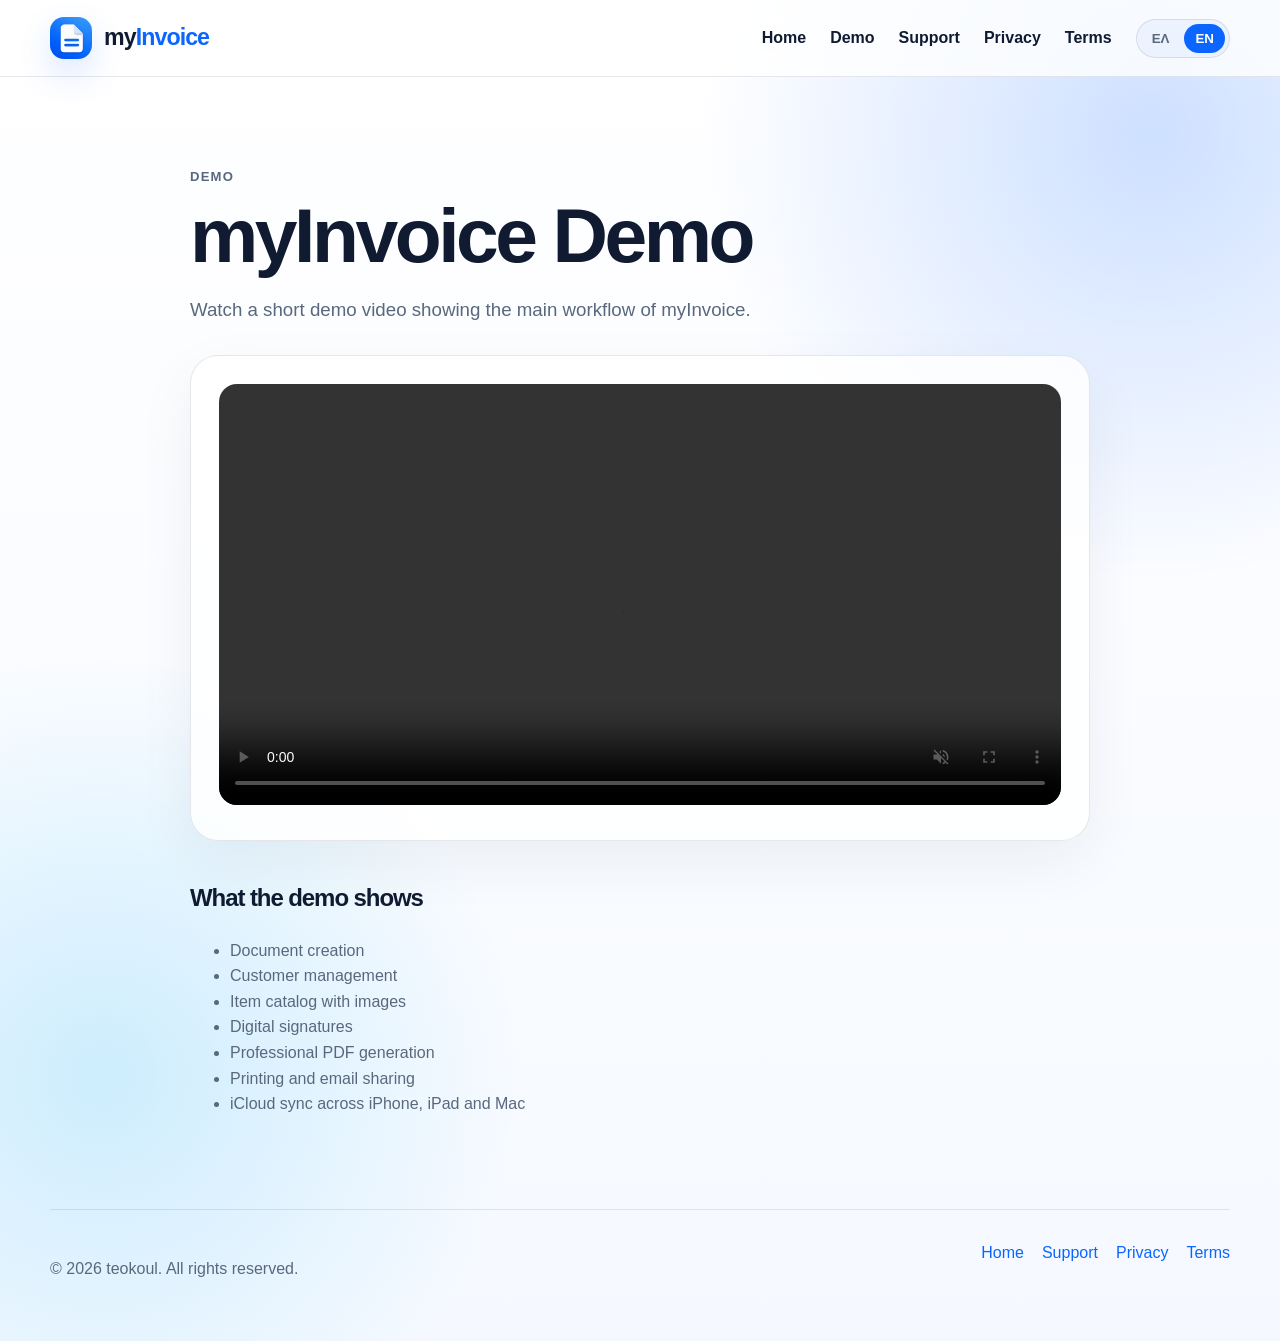
==== demo.html @ 2516c417 "Update demo.html" ====
<!DOCTYPE html>
<html lang="el">
<head>
  <meta charset="UTF-8" />
  <meta name="viewport" content="width=device-width, initial-scale=1.0" />
  <title>myInvoice Demo</title>
  <meta name="description" content="Demo video for myInvoice." />
  <link rel="stylesheet" href="style.css" />
</head>
<body>
  <header class="site-header">
    <div class="container nav">
      <a class="brand" href="index.html">
        <img src="app-icon.PNG" alt="myInvoice" class="app-icon">
        <span>my<span>Invoice</span></span>
      </a>

      <nav class="main-nav">
        <a href="index.html">Home</a>
        <a href="demo.html">Demo</a>
        <a href="support.html" data-i18n="navSupport">Support</a>
        <a href="privacy.html" data-i18n="navPrivacy">Privacy</a>
        <a href="terms.html" data-i18n="navTerms">Terms</a>
      </nav>

      <div class="language-switch">
        <button type="button" data-lang="el">ΕΛ</button>
        <button type="button" data-lang="en">EN</button>
      </div>
    </div>
  </header>

  <main class="container page">
    <p class="eyebrow">Demo</p>

    <h1>myInvoice Demo</h1>

    <p class="page-lead">
      Watch a short demo video showing the main workflow of myInvoice.
    </p>

    <section class="info-box">
      <video controls autoplay muted playsinline style="width:100%;border-radius:18px;">
        <source src="MyInvoice_Demo.mp4" type="video/mp4">
        <source src="MyInvoice_Demo.MOV" type="video/quicktime">
        Your browser does not support HTML5 video.
      </video>
    </section>

    <section class="page-section">
      <h2>What the demo shows</h2>
      <ul>
        <li>Document creation</li>
        <li>Customer management</li>
        <li>Item catalog with images</li>
        <li>Digital signatures</li>
        <li>Professional PDF generation</li>
        <li>Printing and email sharing</li>
        <li>iCloud sync across iPhone, iPad and Mac</li>
      </ul>
    </section>
  </main>

  <footer class="footer container">
    <p>© 2026 teokoul. All rights reserved.</p>
    <div>
      <a href="index.html">Home</a>
      <a href="support.html">Support</a>
      <a href="privacy.html">Privacy</a>
      <a href="terms.html">Terms</a>
    </div>
  </footer>

  <script src="script.js"></script>
</body>
</html>
---- style.css ----
/* myInvoice bilingual GitHub Pages website */

:root {
  --bg: #f5f9ff;
  --surface: #ffffff;
  --text: #101b32;
  --muted: #5a687d;
  --blue: #0a66ff;
  --blue-dark: #0046cf;
  --blue-soft: #eaf2ff;
  --border: rgba(16, 27, 50, 0.10);
  --shadow: 0 26px 80px rgba(10, 102, 255, 0.14);
  --radius: 28px;
}

* {
  box-sizing: border-box;
}

html {
  scroll-behavior: smooth;
}

body {
  margin: 0;
  font-family: -apple-system, BlinkMacSystemFont, "SF Pro Display", "Segoe UI", sans-serif;
  background:
    radial-gradient(circle at 90% 10%, rgba(10, 102, 255, .20), transparent 28rem),
    radial-gradient(circle at 8% 80%, rgba(56, 189, 248, .22), transparent 26rem),
    linear-gradient(180deg, #ffffff 0%, var(--bg) 100%);
  color: var(--text);
  line-height: 1.6;
}

a {
  color: var(--blue);
  text-decoration: none;
}

a:hover {
  text-decoration: underline;
}

.container {
  width: min(1180px, calc(100% - 40px));
  margin: 0 auto;
}

.site-header {
  position: sticky;
  top: 0;
  z-index: 50;
  background: rgba(255, 255, 255, 0.78);
  backdrop-filter: blur(22px);
  border-bottom: 1px solid var(--border);
}

.nav {
  min-height: 76px;
  display: grid;
  grid-template-columns: auto 1fr auto;
  gap: 24px;
  align-items: center;
}

.brand {
  color: var(--text);
  display: inline-flex;
  align-items: center;
  gap: 12px;
  font-weight: 900;
  font-size: 1.45rem;
  letter-spacing: -0.04em;
}

.brand span span {
  color: var(--blue);
}

.app-icon {
  width: 42px;
  height: 42px;
  border-radius: 14px;
  display: grid;
  place-items: center;
  background: linear-gradient(135deg, #ffffff, #ddecff);
  box-shadow: 0 14px 34px rgba(10, 102, 255, .16);
  color: var(--blue);
}

.main-nav {
  justify-self: end;
  display: flex;
  gap: 24px;
  font-weight: 750;
}

.main-nav a {
  color: var(--text);
}

.language-switch {
  display: flex;
  padding: 4px;
  gap: 4px;
  border-radius: 999px;
  background: rgba(234, 242, 255, 0.9);
  border: 1px solid var(--border);
}

.language-switch button {
  border: 0;
  background: transparent;
  border-radius: 999px;
  padding: 7px 11px;
  cursor: pointer;
  font-weight: 850;
  color: var(--muted);
}

.language-switch button.active {
  background: var(--blue);
  color: #fff;
}

.hero {
  min-height: calc(100vh - 76px);
  display: grid;
  grid-template-columns: .95fr 1.05fr;
  gap: 44px;
  align-items: center;
  padding: 72px 0;
}

.eyebrow {
  color: var(--blue);
  text-transform: uppercase;
  letter-spacing: .09em;
  font-weight: 900;
  font-size: .82rem;
}

h1,
h2,
h3 {
  letter-spacing: -0.045em;
}

h1 {
  font-size: clamp(3.1rem, 6.7vw, 7.2rem);
  line-height: .92;
  margin: 0 0 24px;
}

.lead,
.section-lead,
.page-lead {
  color: var(--muted);
  font-size: 1.17rem;
  max-width: 650px;
}

.actions {
  display: flex;
  flex-wrap: wrap;
  gap: 14px;
  margin-top: 30px;
}

.button {
  min-height: 50px;
  padding: 0 23px;
  border-radius: 16px;
  display: inline-flex;
  align-items: center;
  justify-content: center;
  font-weight: 850;
  border: 1px solid transparent;
}

.button:hover {
  text-decoration: none;
}

.primary {
  background: linear-gradient(135deg, var(--blue), var(--blue-dark));
  color: white;
  box-shadow: 0 18px 42px rgba(10, 102, 255, .25);
}

.secondary {
  color: var(--text);
  background: rgba(255, 255, 255, .82);
  border-color: var(--border);
}

.white {
  color: var(--blue);
  background: white;
}

.mini-features {
  display: flex;
  flex-wrap: wrap;
  gap: 12px;
  margin-top: 34px;
}

.mini-features span {
  padding: 10px 14px;
  border-radius: 999px;
  background: rgba(255, 255, 255, .78);
  border: 1px solid var(--border);
  color: var(--muted);
  font-weight: 780;
}

.hero-art {
  position: relative;
}

.hero-art::before {
  content: "";
  position: absolute;
  inset: 8%;
  background: linear-gradient(135deg, rgba(10, 102, 255, .18), rgba(255,255,255,.2));
  filter: blur(50px);
  border-radius: 60px;
  z-index: -1;
}

.hero-art img {
  width: 100%;
  display: block;
  border-radius: 34px;
  box-shadow: var(--shadow);
  border: 1px solid rgba(255, 255, 255, .85);
}

.feature-strip {
  background: rgba(255, 255, 255, .78);
  border-top: 1px solid var(--border);
  border-bottom: 1px solid var(--border);
}

.strip-grid {
  display: grid;
  grid-template-columns: repeat(4, 1fr);
}

.strip-grid article {
  padding: 34px 28px;
  text-align: center;
  border-right: 1px solid var(--border);
}

.strip-grid article:last-child {
  border-right: 0;
}

.line-icon {
  color: var(--blue);
  font-size: 2rem;
  font-weight: 900;
}

.strip-grid h3 {
  margin: 10px 0 6px;
}

.strip-grid p {
  margin: 0;
  color: var(--muted);
}

.section {
  padding: 90px 0;
}

.two-col {
  display: grid;
  grid-template-columns: 1fr 1fr;
  gap: 44px;
  align-items: center;
}

.two-col h2,
.title-medium {
  font-size: clamp(2.3rem, 4.8vw, 5rem);
  line-height: .98;
  margin: 0 0 18px;
}

.check-list {
  display: grid;
  gap: 14px;
}

.check-list div {
  display: flex;
  gap: 14px;
  align-items: center;
  background: rgba(255, 255, 255, .78);
  border: 1px solid var(--border);
  border-radius: 20px;
  padding: 16px 18px;
}

.check-list span {
  width: 28px;
  height: 28px;
  display: grid;
  place-items: center;
  border-radius: 50%;
  background: var(--blue-soft);
  color: var(--blue);
  font-weight: 900;
}

.check-list p {
  margin: 0;
  color: var(--text);
  font-weight: 700;
}

.center {
  text-align: center;
}

.cards-grid {
  display: grid;
  grid-template-columns: repeat(3, 1fr);
  gap: 18px;
  margin-top: 42px;
}

.card,
.info-box,
.faq details {
  background: rgba(255, 255, 255, .82);
  border: 1px solid var(--border);
  border-radius: var(--radius);
  box-shadow: 0 20px 60px rgba(16, 27, 50, .06);
}

.card {
  padding: 28px;
}

.card-icon {
  width: 54px;
  height: 54px;
  border-radius: 18px;
  display: grid;
  place-items: center;
  background: var(--blue-soft);
  font-size: 1.55rem;
}

.card h3 {
  margin: 18px 0 8px;
}

.card p {
  color: var(--muted);
  margin: 0;
}

.faq-section {
  padding: 60px 0 90px;
}

.faq {
  display: grid;
  gap: 12px;
  max-width: 850px;
  margin: 38px auto 0;
}

.faq details {
  padding: 20px 24px;
}

.faq summary {
  cursor: pointer;
  font-weight: 850;
}

.faq p {
  color: var(--muted);
  margin-bottom: 0;
}

.cta {
  margin-bottom: 70px;
  border-radius: 34px;
  padding: 38px;
  display: flex;
  align-items: center;
  justify-content: space-between;
  gap: 28px;
  color: white;
  background:
    radial-gradient(circle at top right, rgba(255,255,255,.22), transparent 26rem),
    linear-gradient(135deg, #1671ff, #0047d9);
  box-shadow: 0 26px 80px rgba(10, 102, 255, .22);
}

.cta .eyebrow,
.cta p {
  color: rgba(255, 255, 255, .82);
}

.cta h2 {
  font-size: clamp(2rem, 4.2vw, 4.2rem);
  line-height: 1;
  margin: 0 0 10px;
}

.page {
  max-width: 900px;
  padding: 76px 0;
}

.page h1 {
  font-size: clamp(2.7rem, 6vw, 5.4rem);
}

.page h2 {
  margin-top: 34px;
}

.page p,
.page li {
  color: var(--muted);
}

.info-box {
  padding: 28px;
  margin: 30px 0;
}

.page-section {
  margin-top: 38px;
}

.footer {
  border-top: 1px solid var(--border);
  padding: 30px 0 44px;
  display: flex;
  justify-content: space-between;
  gap: 20px;
  color: var(--muted);
}

.footer div {
  display: flex;
  gap: 18px;
}

@media (max-width: 980px) {
  .hero,
  .two-col {
    grid-template-columns: 1fr;
  }

  .hero {
    min-height: auto;
  }

  .strip-grid,
  .cards-grid {
    grid-template-columns: repeat(2, 1fr);
  }

  .strip-grid article:nth-child(2) {
    border-right: 0;
  }
}

@media (max-width: 720px) {
  .nav {
    grid-template-columns: 1fr;
    padding: 16px 0;
    gap: 14px;
  }

  .main-nav {
    justify-self: start;
    gap: 16px;
    flex-wrap: wrap;
  }

  .language-switch {
    justify-self: start;
  }

  h1 {
    font-size: clamp(3rem, 15vw, 4.7rem);
  }

  .hero {
    padding: 46px 0;
  }

  .strip-grid,
  .cards-grid {
    grid-template-columns: 1fr;
  }

  .strip-grid article {
    border-right: 0;
    border-bottom: 1px solid var(--border);
  }

  .strip-grid article:last-child {
    border-bottom: 0;
  }

  .cta,
  .footer {
    flex-direction: column;
    align-items: flex-start;
  }
}
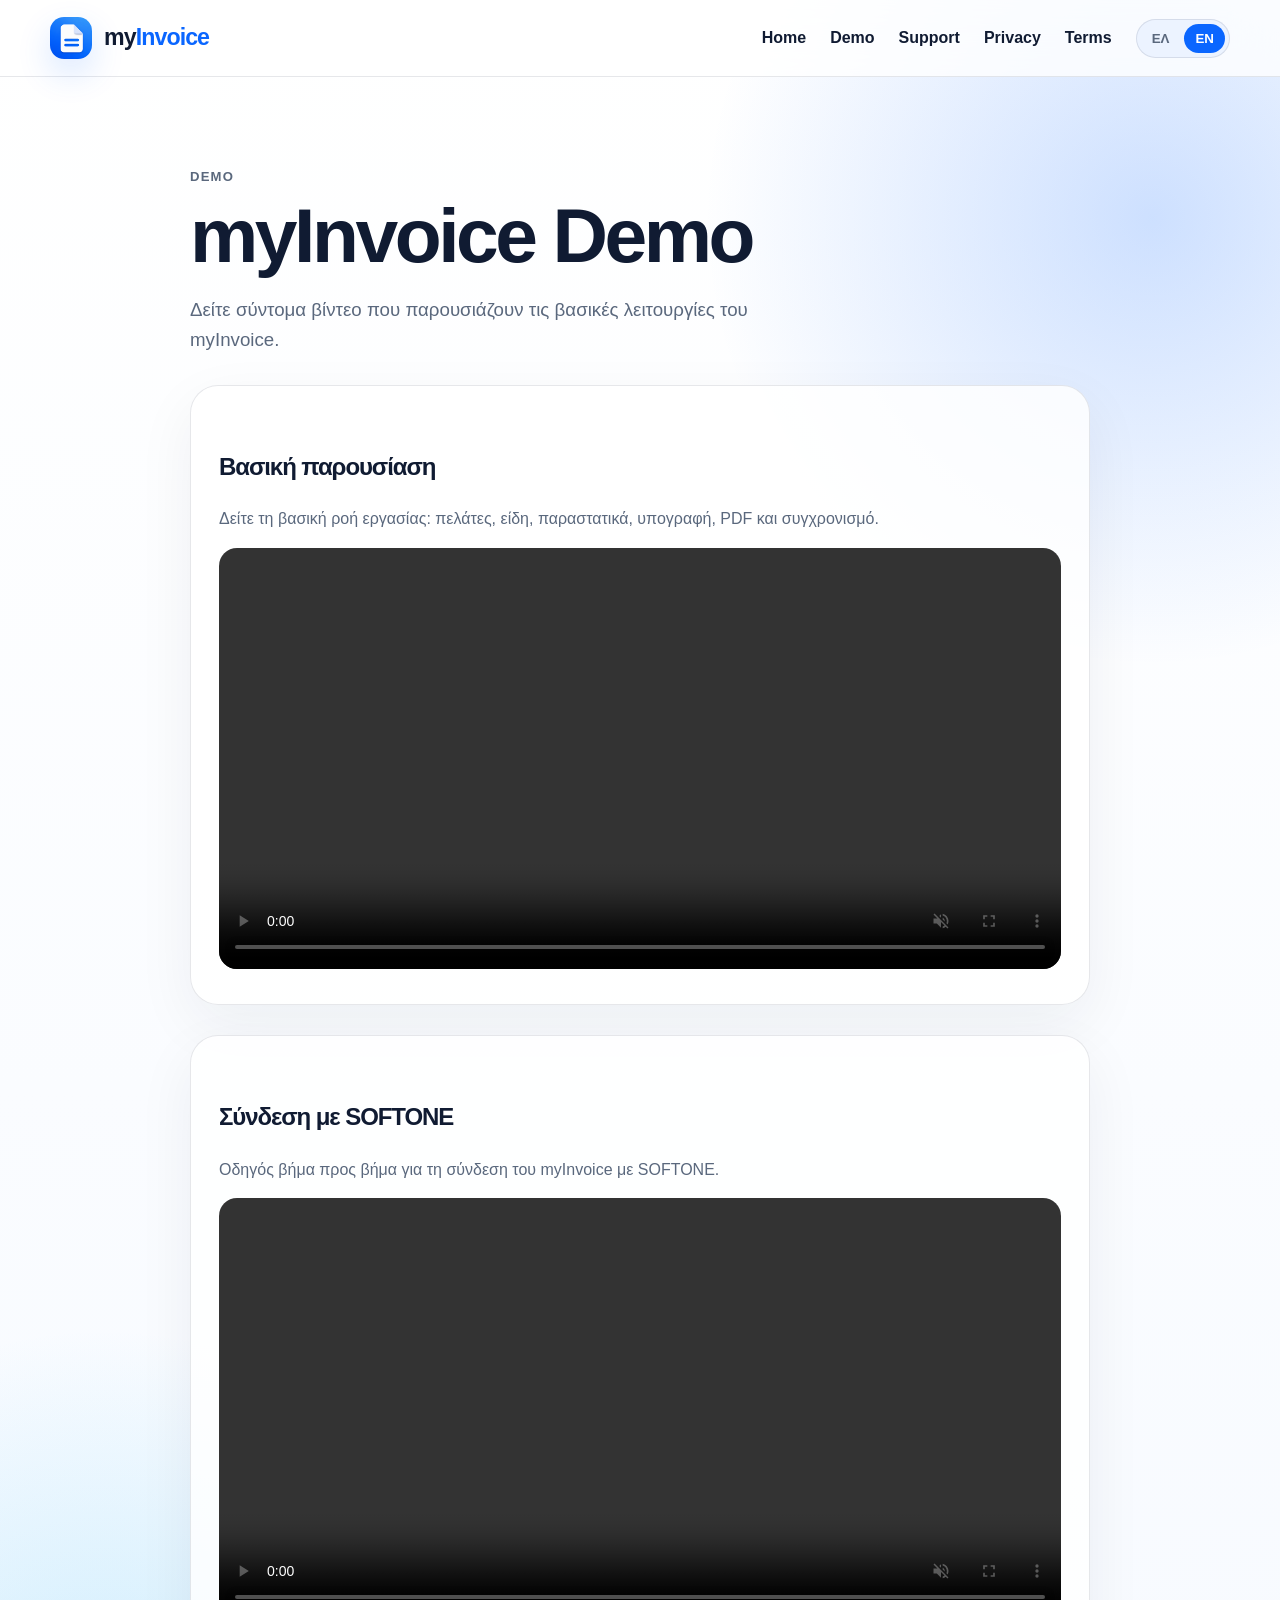
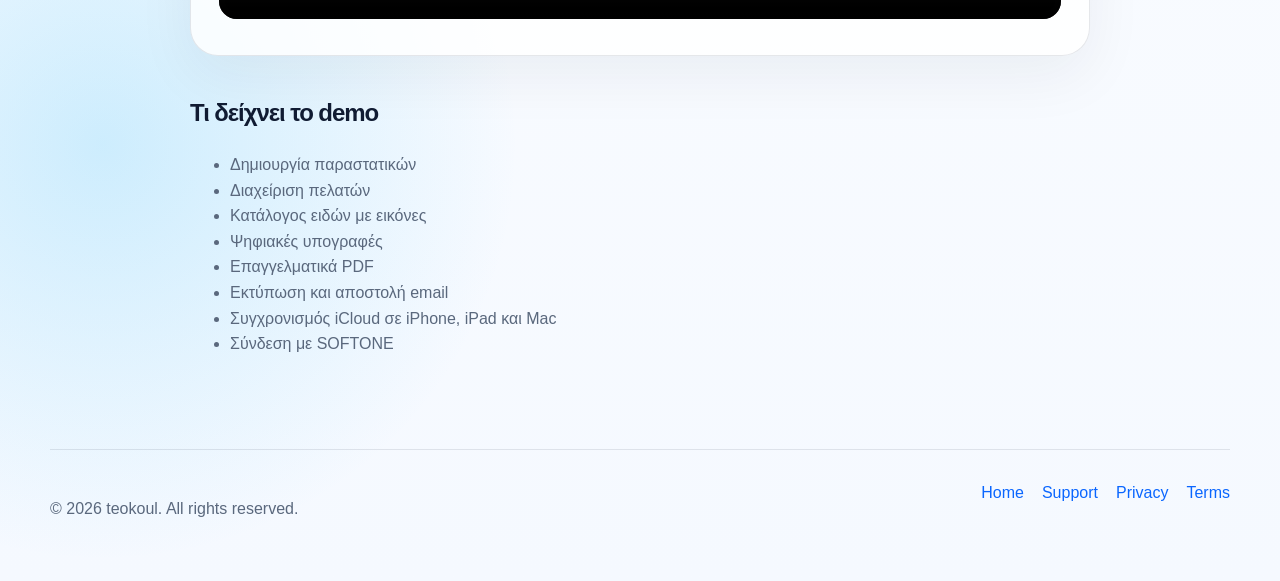
==== commit 420ce9c7: "Update demo.html" ====
--- a/demo.html
+++ b/demo.html
@@ -4,7 +4,7 @@
   <meta charset="UTF-8" />
   <meta name="viewport" content="width=device-width, initial-scale=1.0" />
   <title>myInvoice Demo</title>
-  <meta name="description" content="Demo video for myInvoice." />
+  <meta name="description" content="Demo videos for myInvoice." />
   <link rel="stylesheet" href="style.css" />
 </head>
 <body>
@@ -33,13 +33,18 @@
   <main class="container page">
     <p class="eyebrow">Demo</p>
 
-    <h1>myInvoice Demo</h1>
+    <h1 data-i18n="demoTitle">myInvoice Demo</h1>
 
-    <p class="page-lead">
-      Watch a short demo video showing the main workflow of myInvoice.
+    <p class="page-lead" data-i18n="demoLead">
+      Δείτε σύντομα βίντεο που παρουσιάζουν τις βασικές λειτουργίες του myInvoice.
     </p>
 
     <section class="info-box">
+      <h2 data-i18n="demoMainVideoTitle">Βασική παρουσίαση</h2>
+      <p data-i18n="demoMainVideoText">
+        Δείτε τη βασική ροή εργασίας: πελάτες, είδη, παραστατικά, υπογραφή, PDF και συγχρονισμό.
+      </p>
+
       <video controls autoplay muted playsinline style="width:100%;border-radius:18px;">
         <source src="MyInvoice_Demo.mp4" type="video/mp4">
         <source src="MyInvoice_Demo.MOV" type="video/quicktime">
@@ -47,16 +52,30 @@
       </video>
     </section>
 
+    <section class="info-box">
+      <h2 data-i18n="demoSoftOneTitle">Σύνδεση με SOFTONE</h2>
+      <p data-i18n="demoSoftOneText">
+        Οδηγός βήμα προς βήμα για τη σύνδεση του myInvoice με SOFTONE.
+      </p>
+
+      <video controls muted playsinline style="width:100%;border-radius:18px;">
+        <source src="MyInvoice_SoftOne_Tutorial.mp4" type="video/mp4">
+        <source src="MyInvoice_SoftOne_Tutorial.MOV" type="video/quicktime">
+        Your browser does not support HTML5 video.
+      </video>
+    </section>
+
     <section class="page-section">
-      <h2>What the demo shows</h2>
+      <h2 data-i18n="demoShowsTitle">Τι δείχνει το demo</h2>
       <ul>
-        <li>Document creation</li>
-        <li>Customer management</li>
-        <li>Item catalog with images</li>
-        <li>Digital signatures</li>
-        <li>Professional PDF generation</li>
-        <li>Printing and email sharing</li>
-        <li>iCloud sync across iPhone, iPad and Mac</li>
+        <li data-i18n="demoFeature1">Δημιουργία παραστατικών</li>
+        <li data-i18n="demoFeature2">Διαχείριση πελατών</li>
+        <li data-i18n="demoFeature3">Κατάλογος ειδών με εικόνες</li>
+        <li data-i18n="demoFeature4">Ψηφιακές υπογραφές</li>
+        <li data-i18n="demoFeature5">Επαγγελματικά PDF</li>
+        <li data-i18n="demoFeature6">Εκτύπωση και αποστολή email</li>
+        <li data-i18n="demoFeature7">Συγχρονισμός iCloud σε iPhone, iPad και Mac</li>
+        <li data-i18n="demoFeature8">Σύνδεση με SOFTONE</li>
       </ul>
     </section>
   </main>
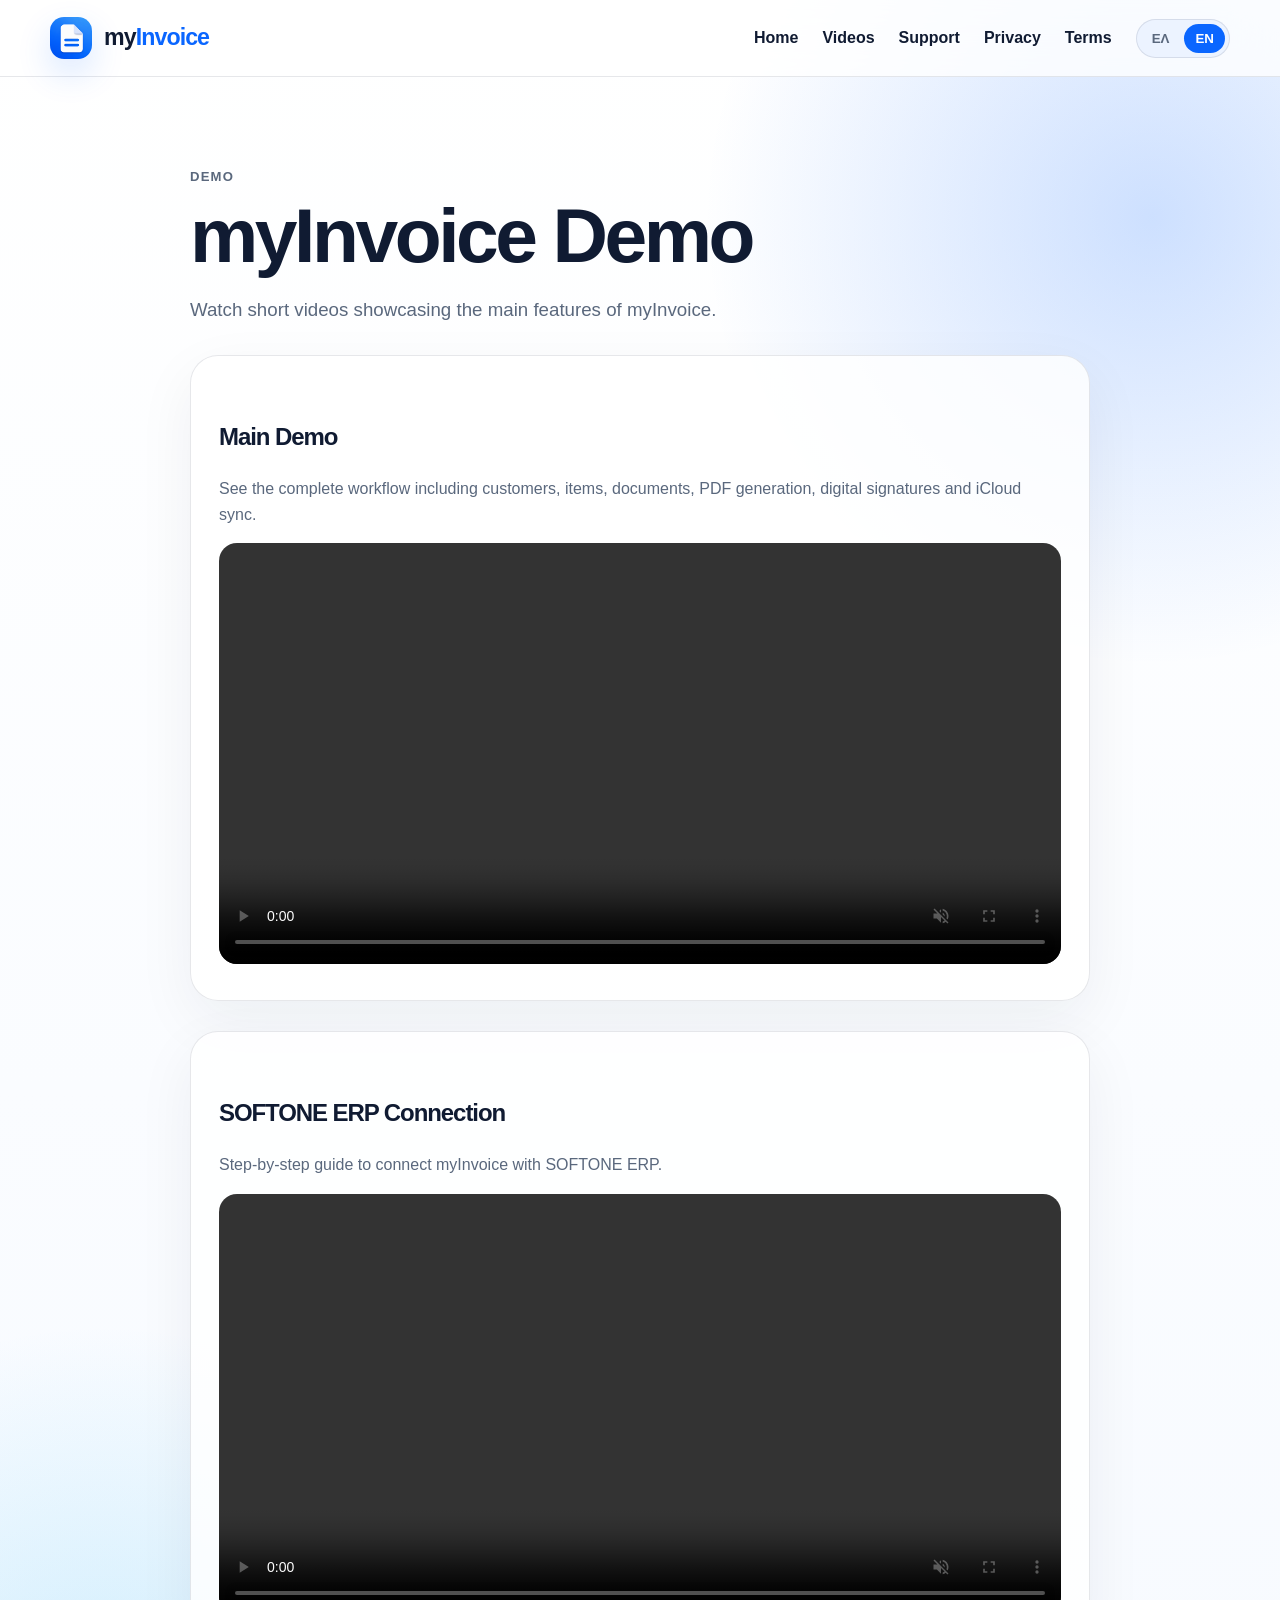
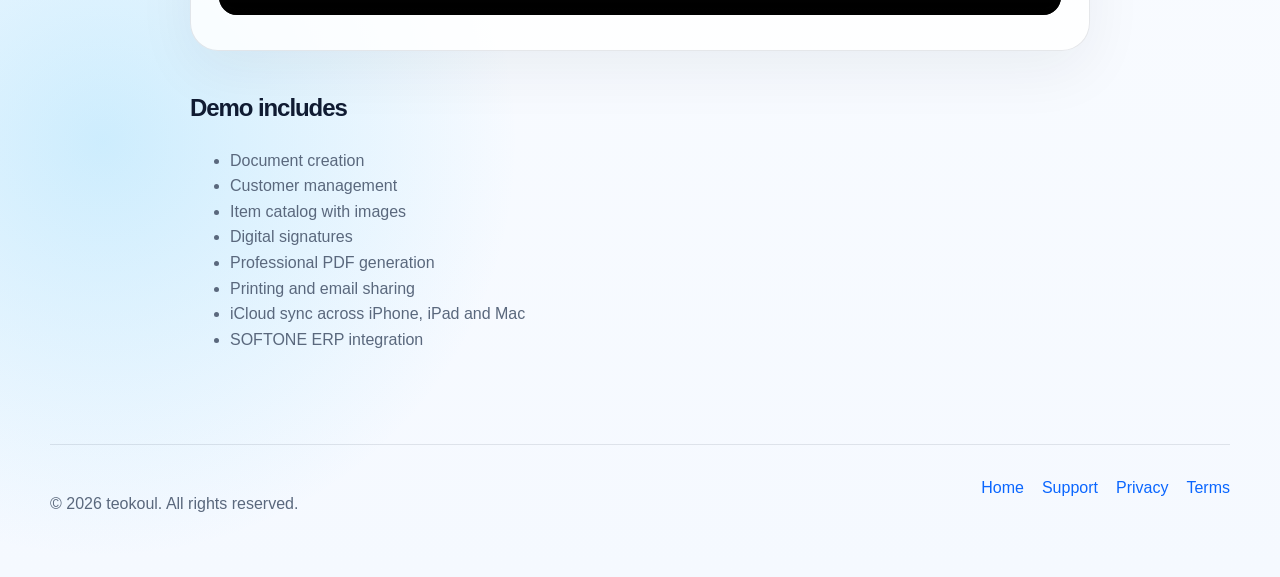
==== commit 855ba8c6: "Update demo.html" ====
--- a/demo.html
+++ b/demo.html
@@ -17,7 +17,7 @@
 
       <nav class="main-nav">
         <a href="index.html">Home</a>
-        <a href="demo.html">Demo</a>
+        <a href="demo.html">Videos</a>
         <a href="support.html" data-i18n="navSupport">Support</a>
         <a href="privacy.html" data-i18n="navPrivacy">Privacy</a>
         <a href="terms.html" data-i18n="navTerms">Terms</a>
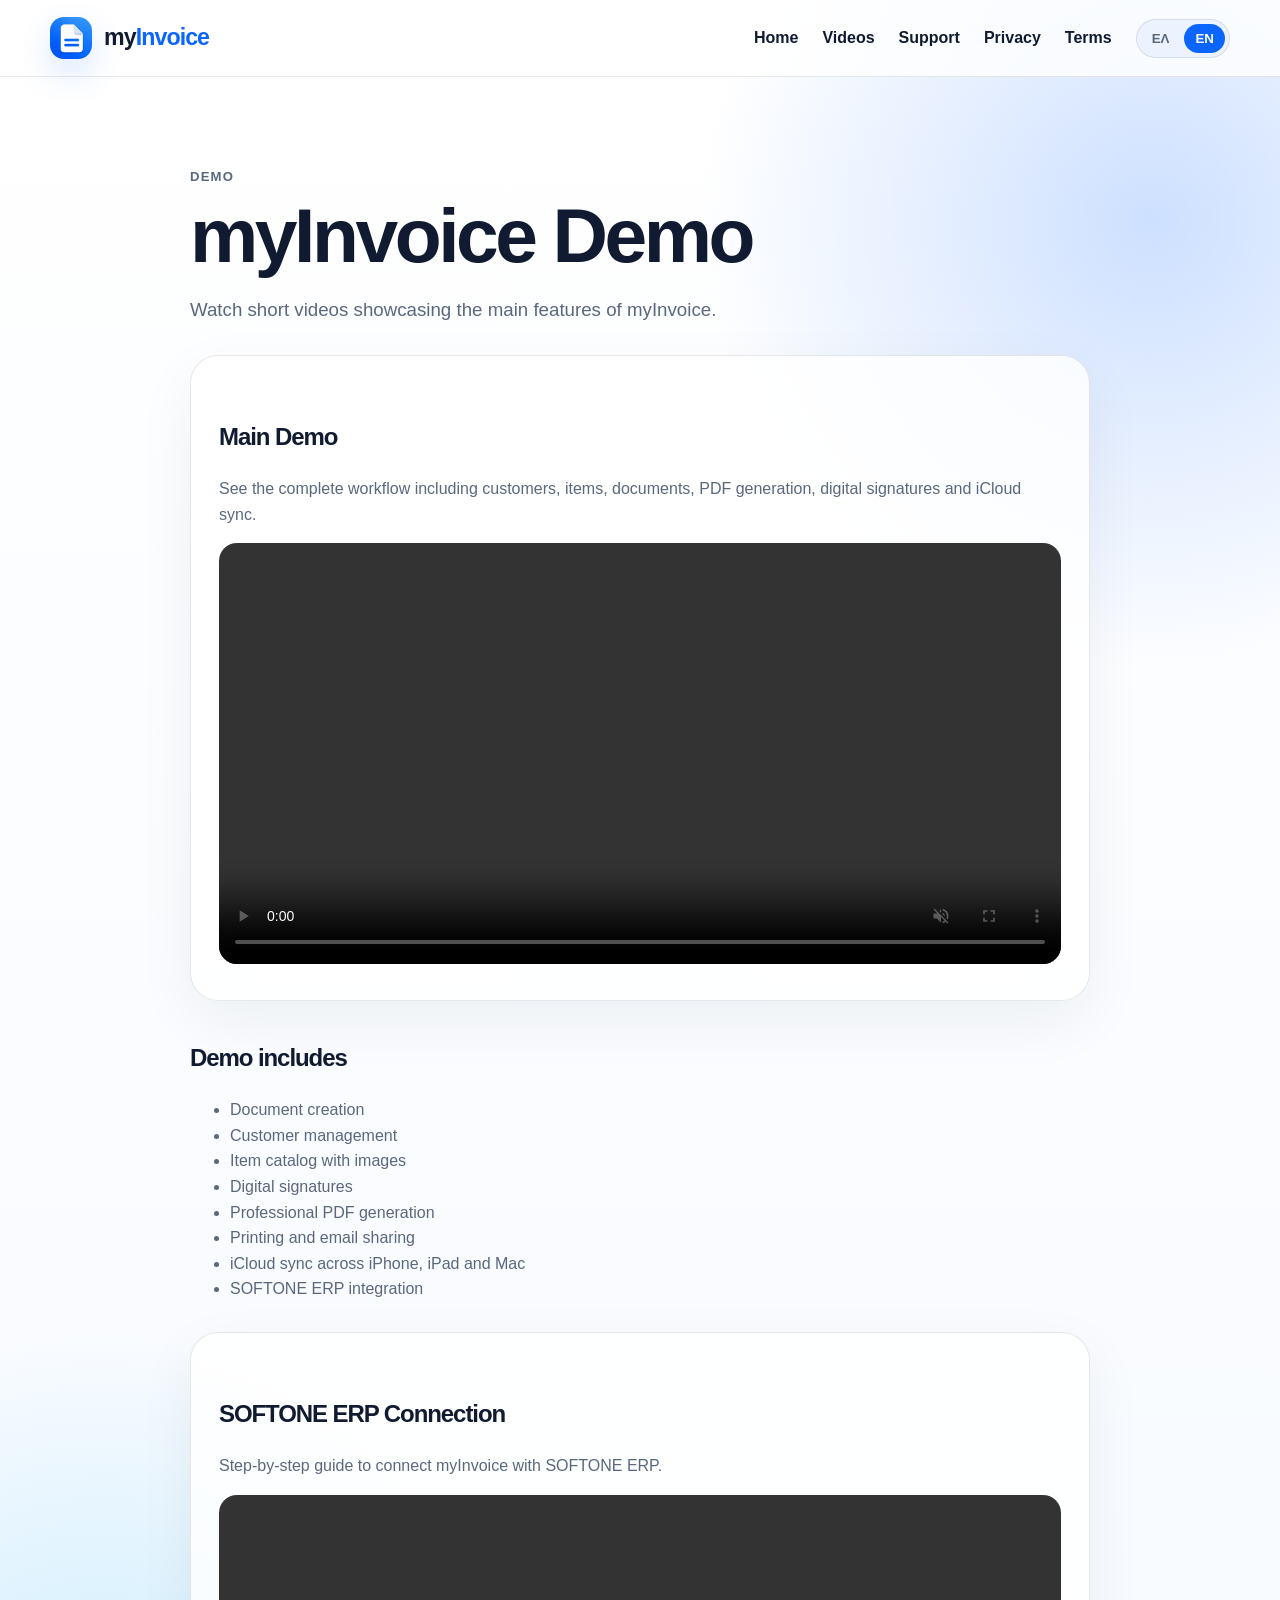
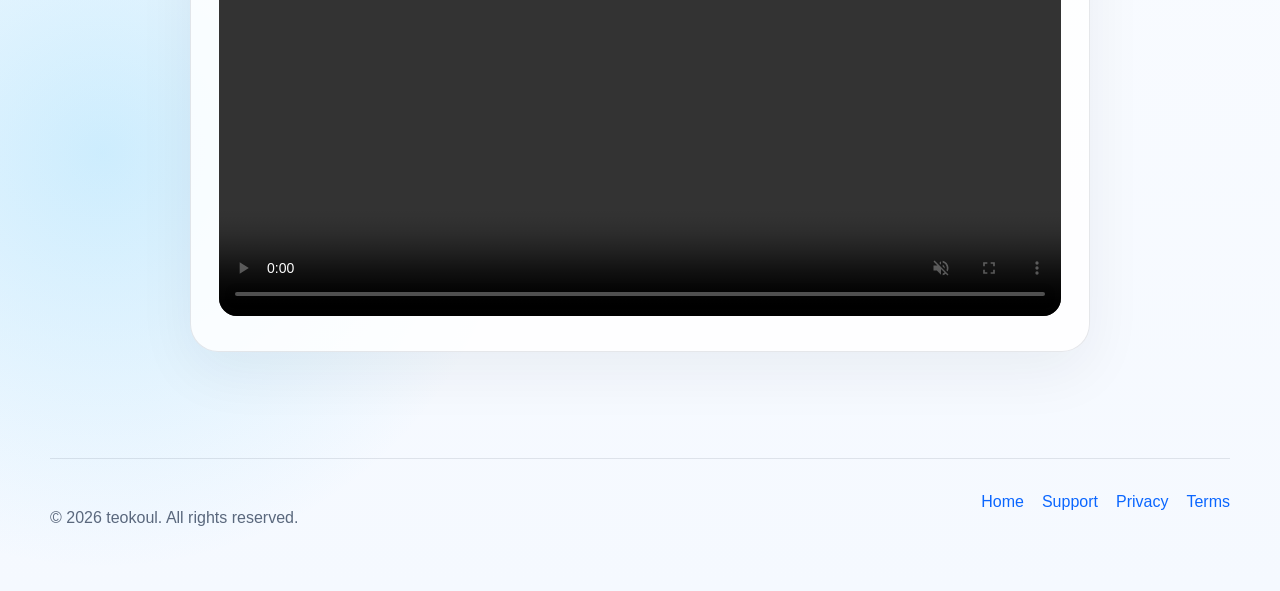
==== commit 7d631c5a: "Update demo.html" ====
--- a/demo.html
+++ b/demo.html
@@ -46,10 +46,24 @@
       </p>
 
       <video controls autoplay muted playsinline style="width:100%;border-radius:18px;">
-        <source src="MyInvoice_Demo.mp4" type="video/mp4">
-        <source src="MyInvoice_Demo.MOV" type="video/quicktime">
+        <source src="Myinvoice_Demo.mp4" type="video/mp4">
+        <source src="Myinvoice_Demo.MOV" type="video/quicktime">
         Your browser does not support HTML5 video.
       </video>
+    </section>
+
+      <section class="page-section">
+      <h2 data-i18n="demoShowsTitle">Τι δείχνει το demo</h2>
+      <ul>
+        <li data-i18n="demoFeature1">Δημιουργία παραστατικών</li>
+        <li data-i18n="demoFeature2">Διαχείριση πελατών</li>
+        <li data-i18n="demoFeature3">Κατάλογος ειδών με εικόνες</li>
+        <li data-i18n="demoFeature4">Ψηφιακές υπογραφές</li>
+        <li data-i18n="demoFeature5">Επαγγελματικά PDF</li>
+        <li data-i18n="demoFeature6">Εκτύπωση και αποστολή email</li>
+        <li data-i18n="demoFeature7">Συγχρονισμός iCloud σε iPhone, iPad και Mac</li>
+        <li data-i18n="demoFeature8">Σύνδεση με SOFTONE</li>
+      </ul>
     </section>
 
     <section class="info-box">
@@ -65,19 +79,7 @@
       </video>
     </section>
 
-    <section class="page-section">
-      <h2 data-i18n="demoShowsTitle">Τι δείχνει το demo</h2>
-      <ul>
-        <li data-i18n="demoFeature1">Δημιουργία παραστατικών</li>
-        <li data-i18n="demoFeature2">Διαχείριση πελατών</li>
-        <li data-i18n="demoFeature3">Κατάλογος ειδών με εικόνες</li>
-        <li data-i18n="demoFeature4">Ψηφιακές υπογραφές</li>
-        <li data-i18n="demoFeature5">Επαγγελματικά PDF</li>
-        <li data-i18n="demoFeature6">Εκτύπωση και αποστολή email</li>
-        <li data-i18n="demoFeature7">Συγχρονισμός iCloud σε iPhone, iPad και Mac</li>
-        <li data-i18n="demoFeature8">Σύνδεση με SOFTONE</li>
-      </ul>
-    </section>
+
   </main>
 
   <footer class="footer container">
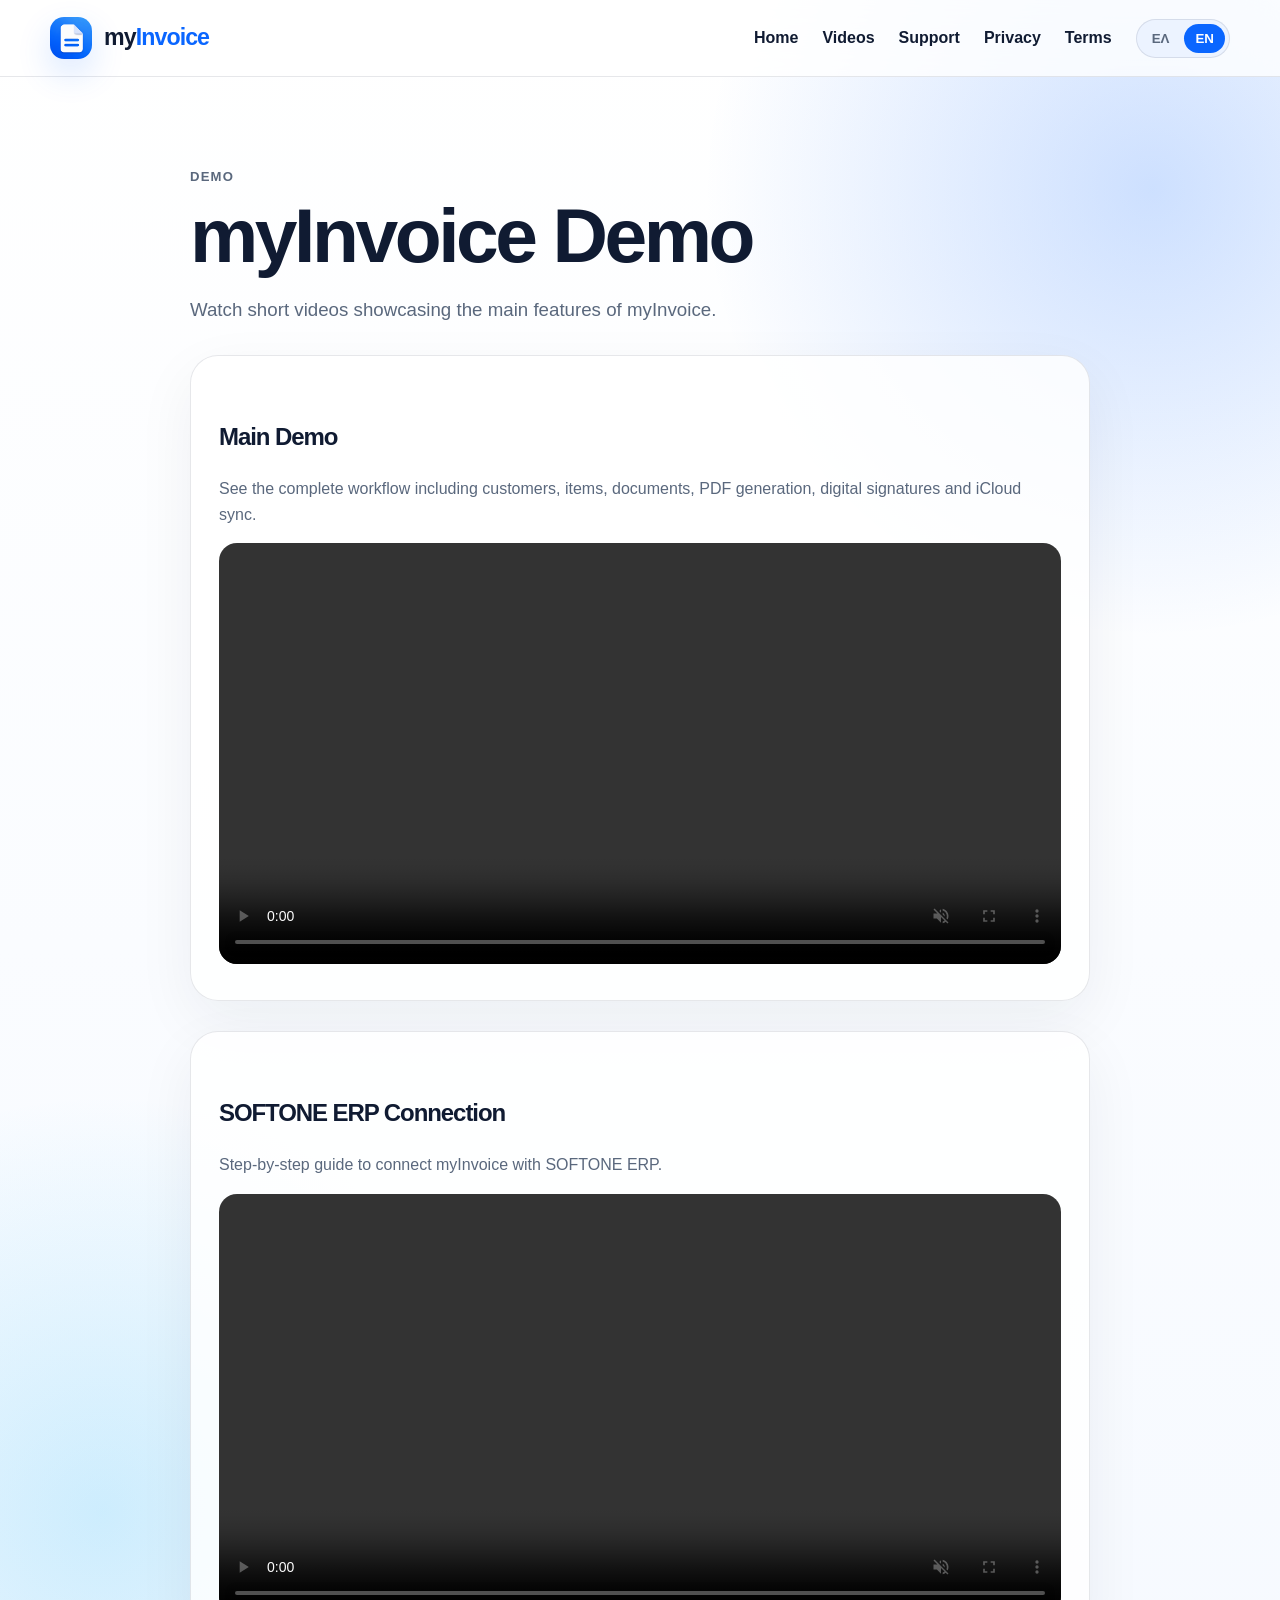
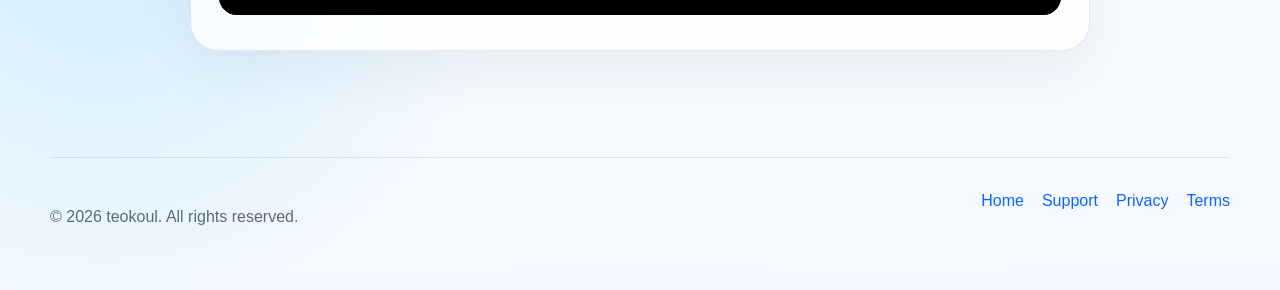
==== commit 9278e48a: "Update demo.html" ====
--- a/demo.html
+++ b/demo.html
@@ -46,13 +46,13 @@
       </p>
 
       <video controls autoplay muted playsinline style="width:100%;border-radius:18px;">
-        <source src="Myinvoice_Demo.mp4" type="video/mp4">
-        <source src="Myinvoice_Demo.MOV" type="video/quicktime">
+        <source src="MyInvoice_Demo.mp4" type="video/mp4">
+        <source src="MyInvoice_Demo.MOV" type="video/quicktime">
         Your browser does not support HTML5 video.
       </video>
     </section>
 
-      <section class="page-section">
+      <!-- <section class="page-section">
       <h2 data-i18n="demoShowsTitle">Τι δείχνει το demo</h2>
       <ul>
         <li data-i18n="demoFeature1">Δημιουργία παραστατικών</li>
@@ -64,7 +64,7 @@
         <li data-i18n="demoFeature7">Συγχρονισμός iCloud σε iPhone, iPad και Mac</li>
         <li data-i18n="demoFeature8">Σύνδεση με SOFTONE</li>
       </ul>
-    </section>
+    </section> -->
 
     <section class="info-box">
       <h2 data-i18n="demoSoftOneTitle">Σύνδεση με SOFTONE</h2>
@@ -73,8 +73,8 @@
       </p>
 
       <video controls muted playsinline style="width:100%;border-radius:18px;">
-        <source src="MyInvoice_SoftOne_Tutorial.mp4" type="video/mp4">
-        <source src="MyInvoice_SoftOne_Tutorial.MOV" type="video/quicktime">
+        <source src="Myinvoice_SoftOne_Tutorial.mp4" type="video/mp4">
+        <source src="Myinvoice_Softone_Tutorial.MOV" type="video/quicktime">
         Your browser does not support HTML5 video.
       </video>
     </section>
